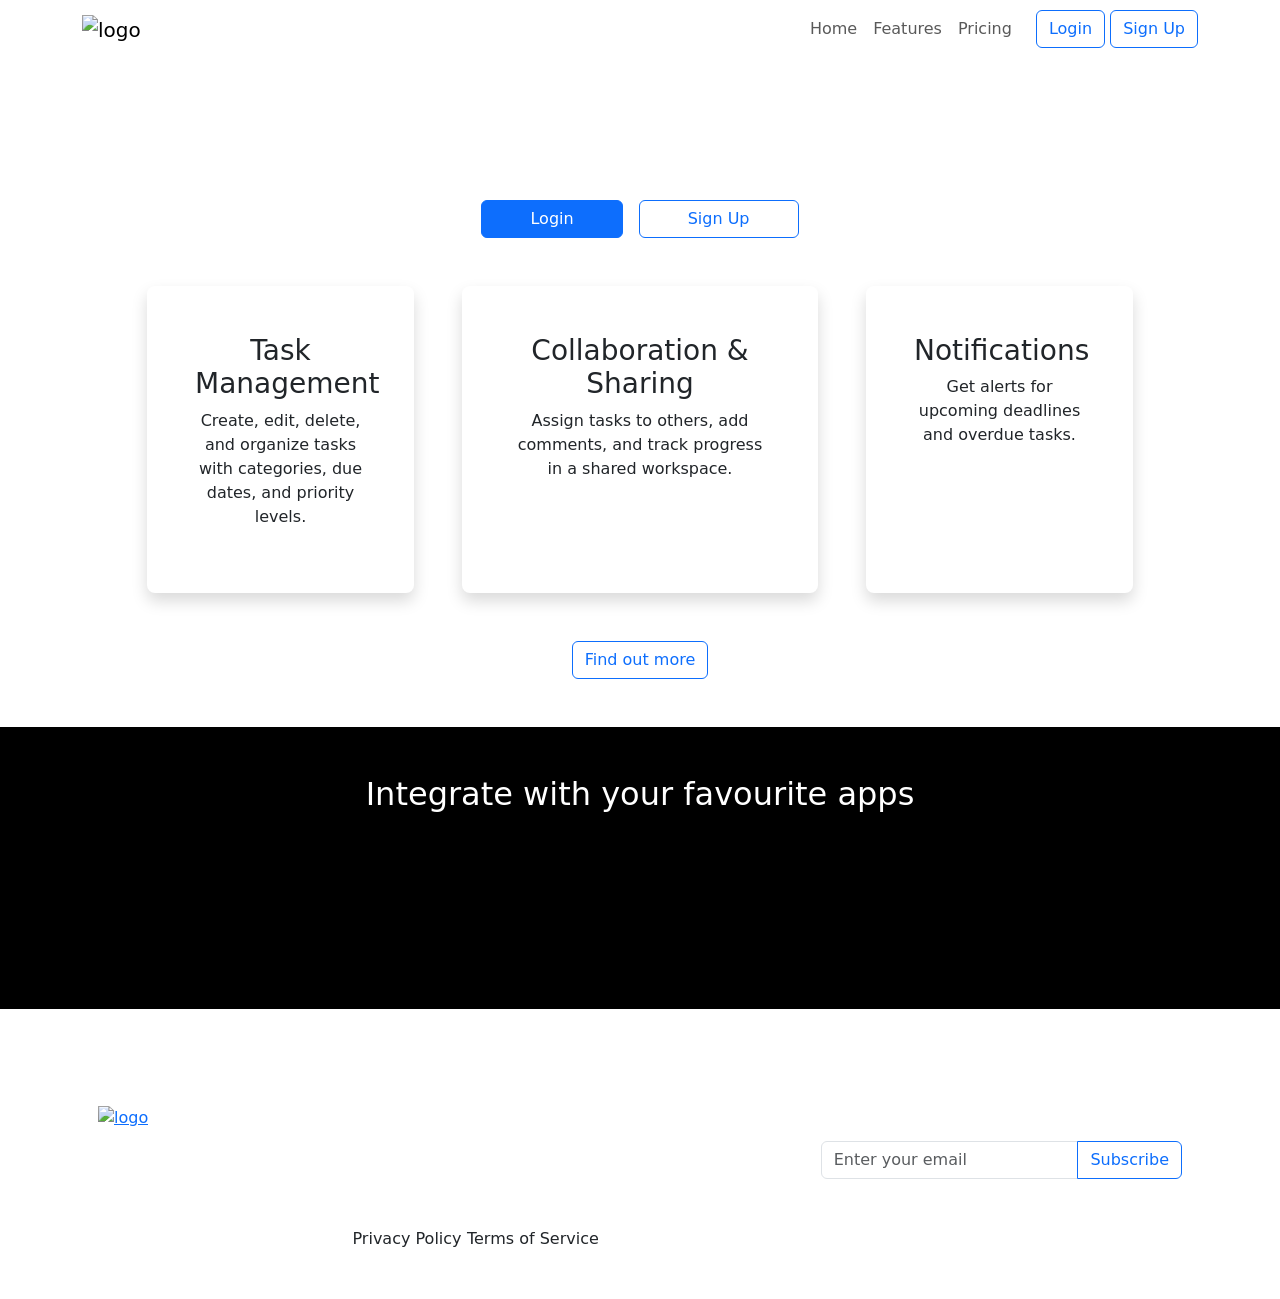
==== frontend/index.html @ ae20925e "sg" ====
<!DOCTYPE html>
<html lang="en">
<head>
    <meta charset="UTF-8">
    <meta name="viewport" content="width=device-width, initial-scale=1.0">
    <title>To Do App | Home</title>
    <link rel="apple-touch-icon" sizes="180x180" href="/Images/apple-touch-icon.png">
    <link rel="icon" type="image/png" sizes="32x32" href="/Images/favicon-32x32.png">
    <link rel="icon" type="image/png" sizes="16x16" href="/Images/favicon-16x16.png">
    <link rel="manifest" href="/Images/site.webmanifest">
    <link href="https://cdn.jsdelivr.net/npm/bootstrap@5.3.3/dist/css/bootstrap.min.css" rel="stylesheet" integrity="sha384-QWTKZyjpPEjISv5WaRU9OFeRpok6YctnYmDr5pNlyT2bRjXh0JMhjY6hW+ALEwIH" crossorigin="anonymous">
    <link rel="stylesheet" href="/styles.css">
</head>
<body class="bg-dkgreen">

    <!-- ↓ Navbar & Hero ↓ -->

    <header>
        <nav class="navbar navbar-expand-lg ">
            <div class="container">
                <a class="navbar-brand" href="/home">
                    <img src="/Images/logo.svg" alt="logo" height="50px" width="auto">
                </a>
                <button class="navbar-toggler" type="button" data-bs-toggle="collapse" data-bs-target="#navbarNav" aria-controls="navbarNav" aria-expanded="false" aria-label="Toggle navigation">
                    <span><img src="/Images/Hamburger.svg" alt="hamburger icon" height="40px" width="auto"></span>
                </button>
                <div class="collapse navbar-collapse " id="navbarNav">
                    <ul class="navbar-nav ms-auto">
                        <li class="nav-item">
                            <a class="nav-link" href="/home">Home</a>
                        </li>
                        <li class="nav-item">
                            <a class="nav-link" href="/features">Features</a>
                        </li>
                        <li class="nav-item">
                            <a class="nav-link" href="/pricing">Pricing</a>
                        </li>
                        <li class="nav-item d-block d-lg-none">
                            <a class="nav-link" href="/login">Login</a>
                        </li>
                        <li class="nav-item d-block d-lg-none">
                            <a class="nav-link" href="/signup">Sign Up</a>
                        </li>
                    </ul>
                    <div class="d-flex gap-2 d-none d-lg-block ms-3">
                        <a href="/login"><button type="button" class="btn btn-outline-primary">Login</button></a>
                        <a href="/signup"><button type="button" class="btn btn-outline-primary">Sign Up</button></a>
                    </div>
                </div>
            </div>
        </nav>
    </header>
    
    <div class="d-flex justify-content-center flex-column align-items-center bg-img">
        <h1 class="display-2 text-center text-white slideUp">Welcome to my To Do App</h1>
        <div class="slideUp delay d-flex justify-content-center align-items-center gap-3 mt-5">
            <a href="/login"><button type="button" class="btn btn-primary px-5">Login</button></a>
            <a href="/signup"><button type="button" class="btn btn-outline-primary px-5">Sign Up</button></a>
        </div>
    </div>
    

    <!-- ↑ Navbar & Hero ↑ -->

    <!-- ↓ Main Content ↓ -->

    <main>
        <div class="p-5 container">
            <div class="row row-cols-3 d-flex justify-content-center gap-5 mb-5">
                <div class="col-lg-3 col-12 bg-white p-5 rounded-3 shadow">
                    <h3 class="text-center">Task Management</h3>
                    <p class="text-center">Create, edit, delete, and organize tasks with categories, due dates, and priority levels.</p>
                </div>
                <div class="col-lg-4 col-12 bg-white p-5 rounded-3 shadow">
                    <h3 class="text-center">Collaboration & Sharing</h3>
                    <p class="text-center">Assign tasks to others, add comments, and track progress in a shared workspace.</p>
                </div>
                <div class="col-lg-3 col-12 bg-white p-5 rounded-3 shadow">
                    <h3 class="text-center">Notifications</h3>
                    <p class="text-center">Get alerts for upcoming deadlines and overdue tasks.</p>
                </div>
            </div>
            <div class="d-flex justify-content-center align-items-center">
                <a href="/features.html">
                    <button type="button" class="btn btn-outline-primary">Find out more</button>
                </a>
            </div>
        </div>
        <div class="p-5 bg-black">
            <div class="container">
                <h2 class="text-center mb-5 text-white">Integrate with your favourite apps</h2>
                <div class="d-flex flex-column flex-lg-row justify-content-between align-items-center gap-5" ">
                    <a href="https://slack.com/signin#/signin" style="height: 100px;" target="_blank" rel="noopener noreferrer">
                        <img src="/Images/Slack-Emblema.png" alt="" height="100%">
                    </a>
                    <a href="https://www.notion.so/login" style="height: 100px;" target="_blank" rel="noopener noreferrer">
                        <img src="/Images/Notion-Logo-PNG-File.png" alt="" height="100%">
                    </a>
                    <a href="https://asana.com/" style="height: 100px;" target="_blank" rel="noopener noreferrer">
                        <img class="me-lg-4" src="/Images/Asana-Symbol.png" alt="" height="100%">
                    </a>
                    <a href="https://app.clickup.com/login" style="height: 100px;" target="_blank" rel="noopener noreferrer">
                        <img class="ms-lg-5" src="/Images/Clickup-Icon-Logo-Vector.svg--250x300.png" alt="" height="100%">
                    </a>
                </div>
            </div>
        </div>
    </main>

    <!-- ↑ Main Content ↑ -->

    <!-- ↓ Footer ↓ -->

    <footer class="py-5 container">
        <div class="d-flex justify-content-between flex-column gap-5 gap-md-0 flex-md-row align-items-center px-3 mb-5">
            <a href="/home">
                <img src="/Images/logo.svg" alt="logo" height="100px" width="auto">
            </a>
            <div class="col-12 col-sm-8 col-md-7 col-lg-5 col-xl-4">
                <h3 class="text-white mb-3 text-center text-md-start">Subscribe to our Newsletter</h3>
                <div class="input-group">
                    <input  placeholder="Enter your email" type="email" class="form-control">
                    <button class="btn btn-outline-primary">Subscribe</button>
                </div>
            </div>
        </div>
        <div class="d-flex justify-content-center flex-column gap-3 gap-md-0 flex-md-row align-items-center">
            <a class="nav-link" href="#">Privacy Policy</a>
            <p class="text-white m-0 d-none d-md-block">|</p>
            <a class="nav-link" href="#">Terms of Service</a>
            <p class="text-white mb-0 me-3 d-none d-md-block">|</p>
            <p class="text-white m-0"> To Do App &COPY; 2025 All Rights Reserved</p>
        </div>
    </footer>

    <script src="/functions.js"></script>
    <script src="https://cdn.jsdelivr.net/npm/bootstrap@5.3.3/dist/js/bootstrap.bundle.min.js" integrity="sha384-YvpcrYf0tY3lHB60NNkmXc5s9fDVZLESaAA55NDzOxhy9GkcIdslK1eN7N6jIeHz" crossorigin="anonymous"></script> 
</body>
</html>
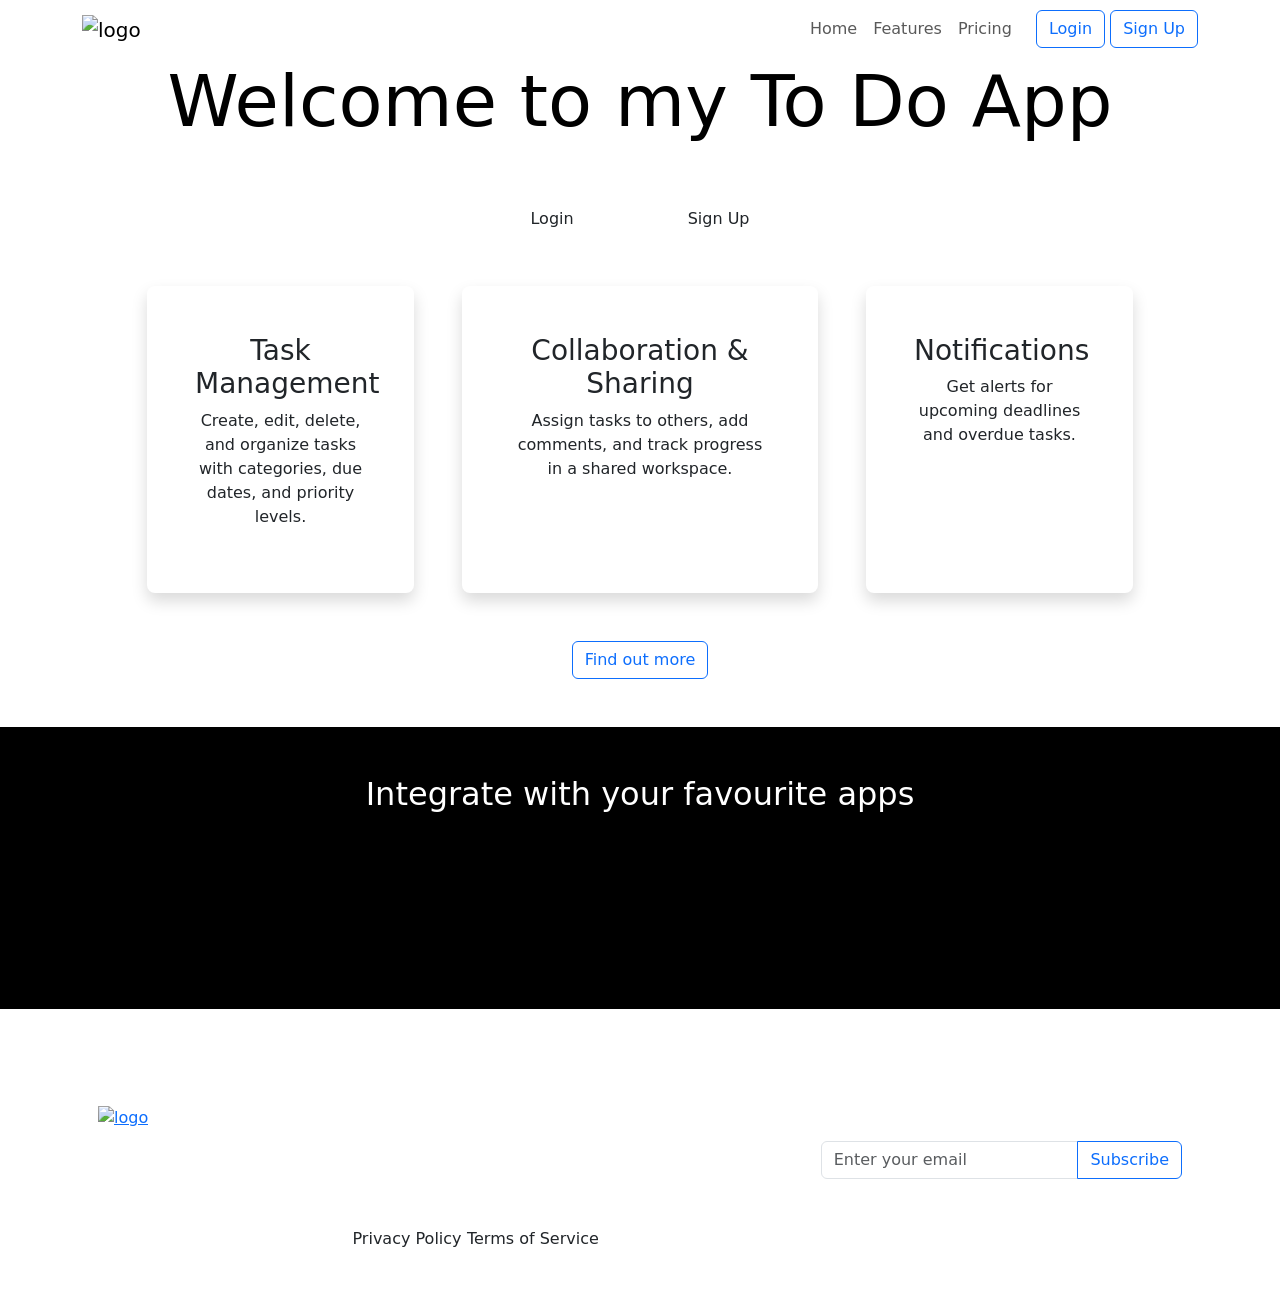
==== commit 0186c8c2: "Done/Not done fixed index.js/dashboard.html" ====
--- a/frontend/index.html
+++ b/frontend/index.html
@@ -52,10 +52,10 @@
     </header>
     
     <div class="d-flex justify-content-center flex-column align-items-center bg-img">
-        <h1 class="display-2 text-center text-white slideUp">Welcome to my To Do App</h1>
+        <h1 class="display-2 text-center text-black slideUp">Welcome to my To Do App</h1>
         <div class="slideUp delay d-flex justify-content-center align-items-center gap-3 mt-5">
-            <a href="/login"><button type="button" class="btn btn-primary px-5">Login</button></a>
-            <a href="/signup"><button type="button" class="btn btn-outline-primary px-5">Sign Up</button></a>
+            <a href="/login"><button type="button" class="btn btn-home px-5">Login</button></a>
+            <a href="/signup"><button type="button" class="btn btn-home px-5">Sign Up</button></a>
         </div>
     </div>
     
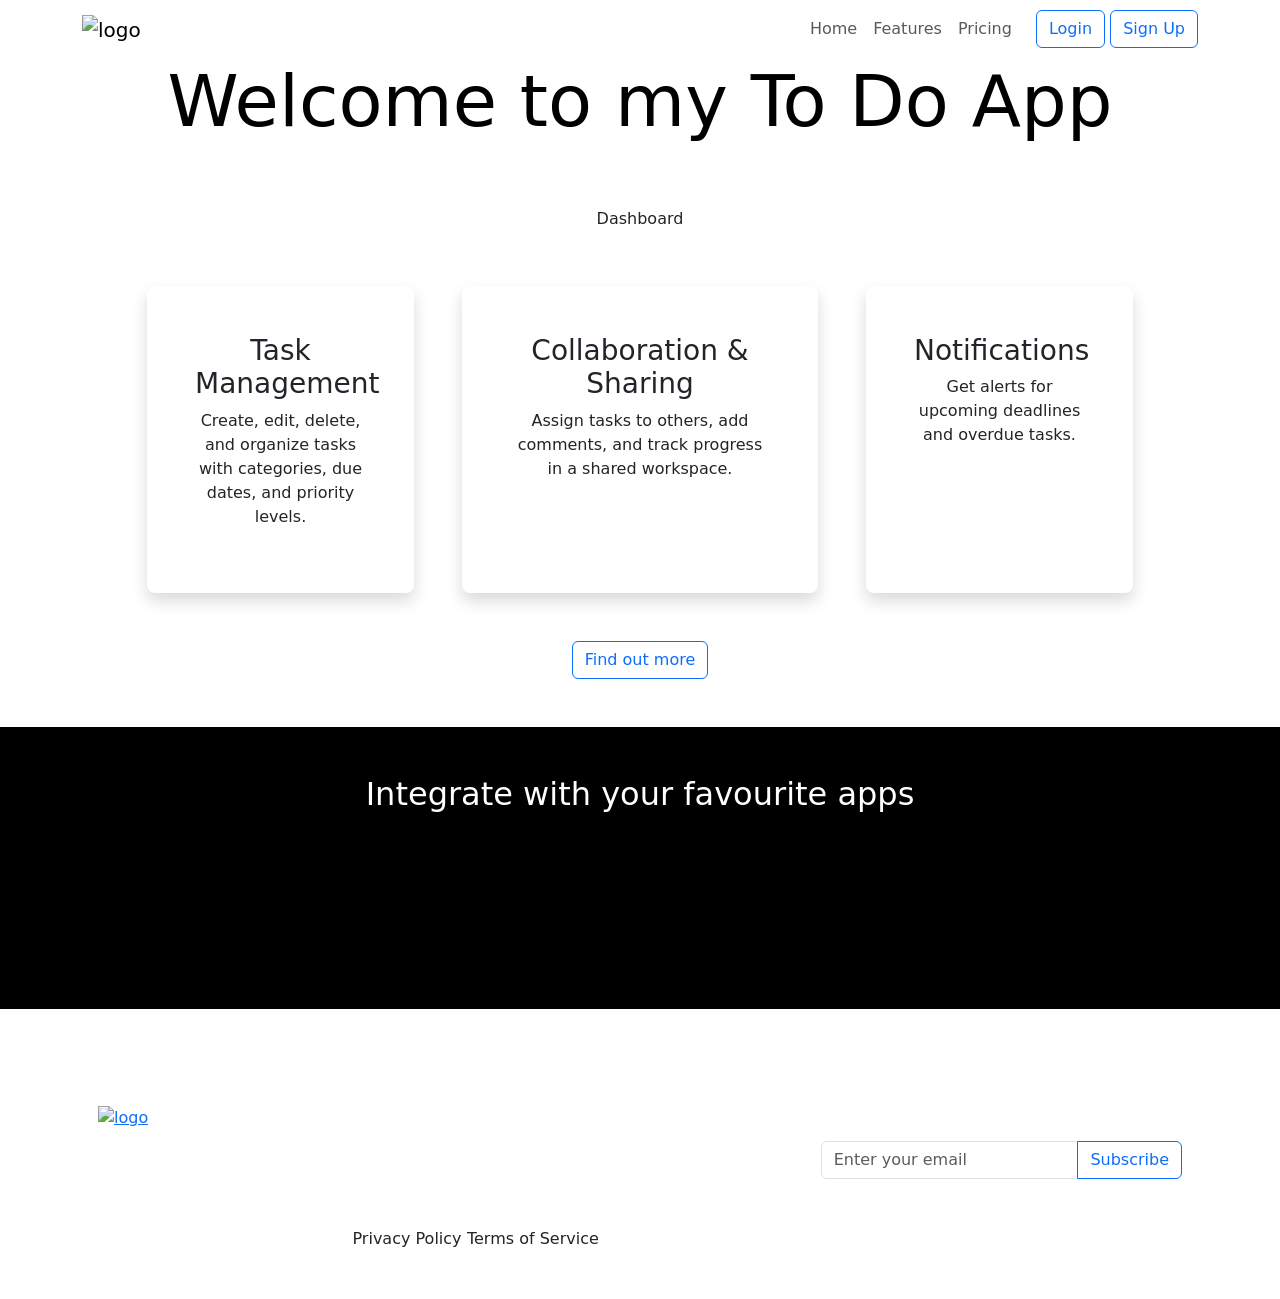
==== commit 1c12b1a8: "Updated index.html with Ryan feedback, changed css for the feedback" ====
--- a/frontend/index.html
+++ b/frontend/index.html
@@ -38,9 +38,6 @@
                         <li class="nav-item d-block d-lg-none">
                             <a class="nav-link" href="/login">Login</a>
                         </li>
-                        <li class="nav-item d-block d-lg-none">
-                            <a class="nav-link" href="/signup">Sign Up</a>
-                        </li>
                     </ul>
                     <div class="d-flex gap-2 d-none d-lg-block ms-3">
                         <a href="/login"><button type="button" class="btn btn-outline-primary">Login</button></a>
@@ -54,8 +51,7 @@
     <div class="d-flex justify-content-center flex-column align-items-center bg-img">
         <h1 class="display-2 text-center text-black slideUp">Welcome to my To Do App</h1>
         <div class="slideUp delay d-flex justify-content-center align-items-center gap-3 mt-5">
-            <a href="/login"><button type="button" class="btn btn-home px-5">Login</button></a>
-            <a href="/signup"><button type="button" class="btn btn-home px-5">Sign Up</button></a>
+            <a href="/dashboard"><button type="button" class="btn btn-home px-5">Dashboard</button></a>
         </div>
     </div>
     
